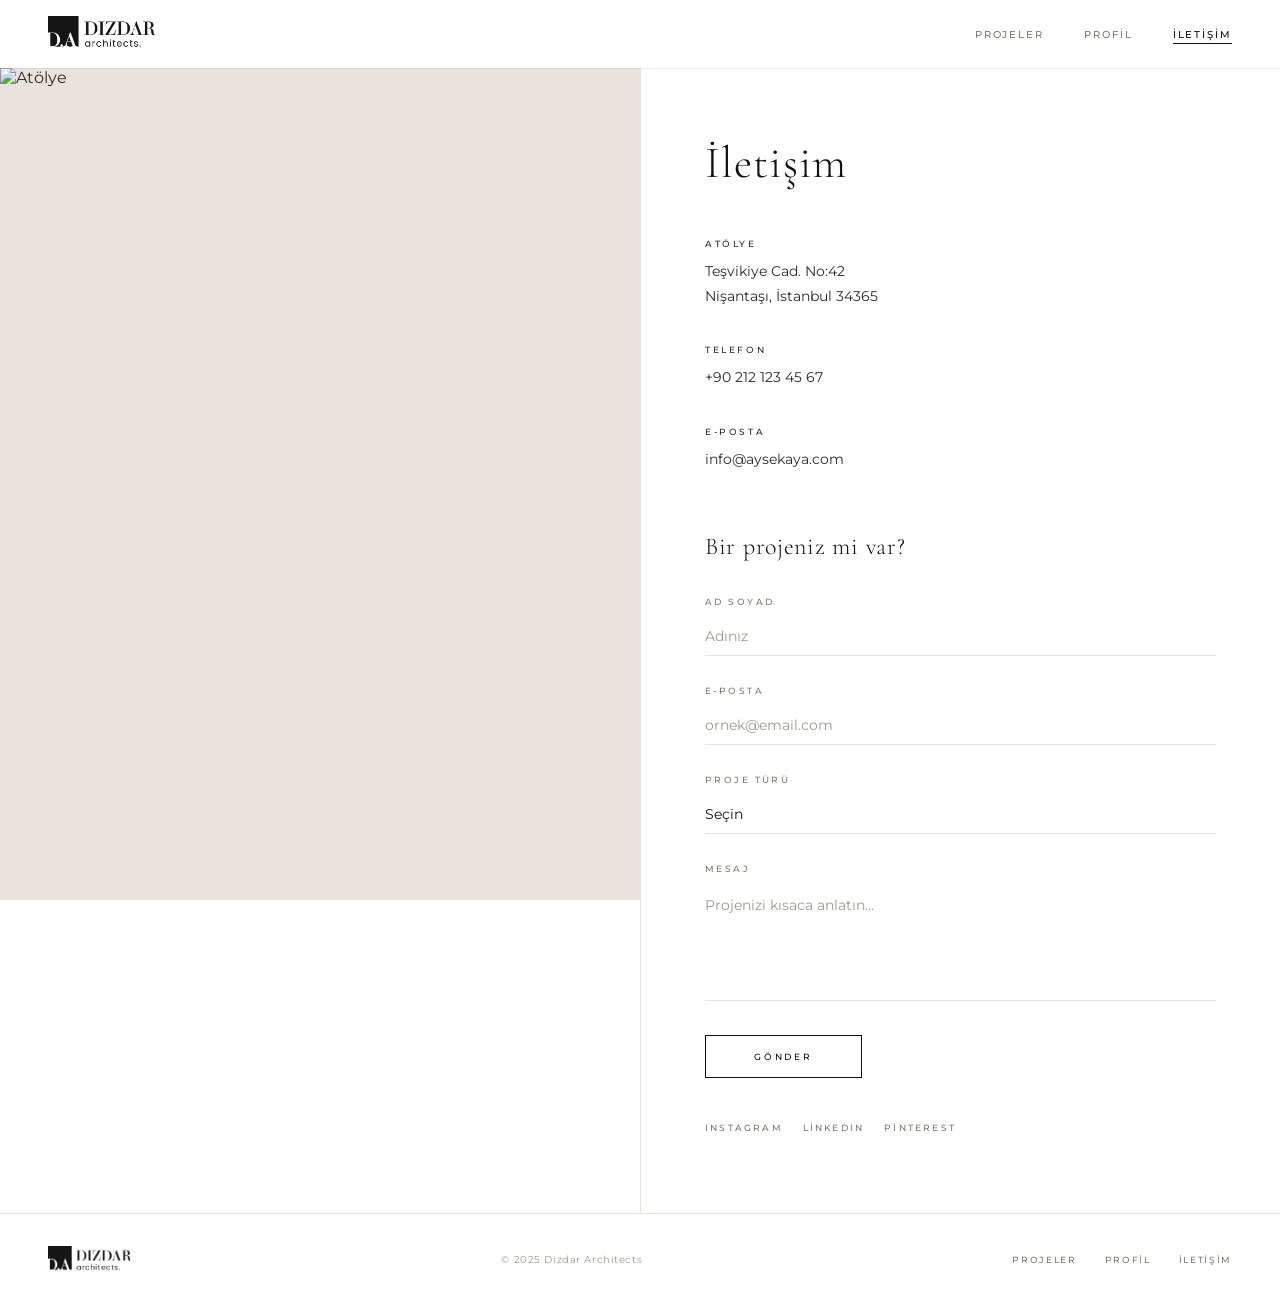
==== iletisim.html @ 9171299d "Initial commit" ====
﻿<!DOCTYPE html>
<html lang="tr">
<head>
  <meta charset="UTF-8" />
  <meta name="viewport" content="width=device-width, initial-scale=1.0" />
  <title>İletişim — Dizdar Architects</title>
  <link rel="stylesheet" href="css/style.css" />
  <link rel="preconnect" href="https://fonts.googleapis.com" />
  <link rel="preconnect" href="https://fonts.gstatic.com" crossorigin />
  <link href="https://fonts.googleapis.com/css2?family=Cormorant+Garamond:ital,wght@0,300;0,400;0,500;1,300;1,400&family=Montserrat:wght@300;400;500&display=swap" rel="stylesheet" />
</head>
<body class="page-inner">

  <header id="header" class="scrolled">
    <div class="header-inner">
      <a href="index.html" class="logo"><img src="images/logo-black.png" alt="Dizdar Architects" /></a>
      <div style="display:flex;align-items:center;gap:36px;">
        <nav id="nav">
          <a href="projeler.html">Projeler</a>
          <a href="profil.html">Profil</a>
          <a href="iletisim.html" class="active">İletişim</a>
        </nav>
        <button class="burger" id="burger" aria-label="Menü"><span></span><span></span><span></span></button>
      </div>
    </div>
  </header>

  <div class="mobile-menu" id="mobileMenu">
    <button class="mobile-close" id="mobileClose">&#10005;</button>
    <nav>
      <a href="projeler.html" class="mobile-link">Projeler</a>
      <a href="profil.html"   class="mobile-link">Profil</a>
      <a href="iletisim.html" class="mobile-link">İletişim</a>
    </nav>
  </div>

  <!-- İki sütun: sol fotoğraf, sağ bilgi -->
  <div class="contact-page">

    <!-- Sol: yapı / atölye fotoğrafı -->
    <div class="contact-photo">
      <img src="images/studio.jpg" alt="Atölye" />
    </div>

    <!-- Sağ: bilgiler + form -->
    <div class="contact-info-side fade-in">

      <h1>İletişim</h1>

      <div class="contact-block">
        <div class="contact-block-item">
          <label>Atölye</label>
          <p>Teşvikiye Cad. No:42<br>Nişantaşı, İstanbul 34365</p>
        </div>
        <div class="contact-block-item">
          <label>Telefon</label>
          <a href="tel:+902121234567">+90 212 123 45 67</a>
        </div>
        <div class="contact-block-item">
          <label>E-posta</label>
          <a href="mailto:info@aysekaya.com">info@aysekaya.com</a>
        </div>
      </div>

      <!-- İletişim formu -->
      <div class="contact-form-wrap">
        <h2>Bir projeniz mi var?</h2>
        <form id="contactForm">
          <div class="form-row">
            <label for="name">Ad Soyad</label>
            <input type="text" id="name" name="name" placeholder="Adınız" required />
          </div>
          <div class="form-row">
            <label for="email">E-posta</label>
            <input type="email" id="email" name="email" placeholder="ornek@email.com" required />
          </div>
          <div class="form-row">
            <label for="subject">Proje Türü</label>
            <select id="subject" name="subject">
              <option value="">Seçin</option>
              <option>Konut</option>
              <option>Ticari</option>
              <option>İç Mekan</option>
              <option>Diğer</option>
            </select>
          </div>
          <div class="form-row">
            <label for="message">Mesaj</label>
            <textarea id="message" name="message" rows="4" placeholder="Projenizi kısaca anlatın..."></textarea>
          </div>
          <button type="submit" class="btn-send">Gönder</button>
        </form>
        <div class="form-success" id="formSuccess">
          Mesajınız alındı — en kısa sürede dönüş yapacağız.
        </div>
      </div>

      <div class="contact-social">
        <a href="#" target="_blank" rel="noopener">Instagram</a>
        <a href="#" target="_blank" rel="noopener">LinkedIn</a>
        <a href="#" target="_blank" rel="noopener">Pinterest</a>
      </div>

    </div>
  </div>

  <footer>
    <div class="footer-inner">
      <a href="index.html" class="logo"><img src="images/logo-black.png" alt="Dizdar Architects" /></a>
      <p>© 2025 Dizdar Architects</p>
      <div class="footer-nav">
        <a href="projeler.html">Projeler</a>
        <a href="profil.html">Profil</a>
        <a href="iletisim.html">İletişim</a>
      </div>
    </div>
  </footer>

  <script src="js/main.js"></script>
</body>
</html>
---- css/style.css ----
/* ===========================
   RESET & BASE
=========================== */
*, *::before, *::after { box-sizing: border-box; margin: 0; padding: 0; }

:root {
  /* Ana renkler */
  --white:      #ffffff;
  --off-white:  #f5f2ee;
  --light:      #e8e3dc;
  --mid:        #9e9890;
  --charcoal:   #131110;
  --text:       #2e2b28;
  --text-light: #807870;

  /* İç sayfa — açık tema */
  --dark-bg:    #f9f7f5;
  --dark-card:  #f0ede9;
  --dark-border:#e2ddd7;
  --dark-text:  #2e2b28;
  --dark-muted: #7a746e;
  --dark-label: #9e9890;

  /* Vurgu rengi — sıcak altın */
  --gold:       #c9a96e;
  --gold-dim:   rgba(201,169,110,0.5);

  --font-serif: 'Cormorant Garamond', Georgia, serif;
  --font-sans:  'Montserrat', Arial, sans-serif;
  --nav-h: 68px;
  --ease: 0.4s ease;
}

html { font-size: 16px; scroll-behavior: smooth; }

body {
  font-family: var(--font-sans);
  background: var(--white);
  color: var(--text);
  overflow-x: hidden;
}

/* İç sayfalar açık/beyaz arka plan */
body.page-inner {
  background: var(--white);
  color: var(--text);
}

img { display: block; width: 100%; height: 100%; object-fit: cover; }
a   { text-decoration: none; color: inherit; }

/* ===========================
   HEADER
=========================== */
#header {
  position: fixed;
  top: 0; left: 0; right: 0;
  z-index: 100;
  height: var(--nav-h);
  transition: background var(--ease), border-color var(--ease);
}

/* Ana sayfa — şeffaf başlar */
.page-home #header { background: transparent; }

/* Ana sayfa scroll'da + iç sayfalar beyaz */
#header.scrolled,
.page-inner #header {
  background: rgba(255,255,255,0.97);
  box-shadow: 0 1px 0 rgba(0,0,0,0.07);
}

.header-inner {
  height: 100%;
  padding: 0 48px;
  display: flex;
  align-items: center;
  justify-content: space-between;
}

/* Logo */
.logo {
  display: flex;
  align-items: center;
  line-height: 1;
}

.logo img {
  height: 36px;
  width: auto;
  object-fit: contain;
  display: block;
}

footer .logo img { height: 28px; }

#header.scrolled .logo,
.page-inner #header .logo { color: var(--charcoal); }

/* Nav */
#nav { display: flex; align-items: center; gap: 40px; }

#nav a {
  font-size: 0.6rem;
  font-weight: 500;
  letter-spacing: 0.2em;
  text-transform: uppercase;
  color: rgba(255,255,255,0.65);
  transition: color 0.3s;
  position: relative;
}

#nav a:hover { color: var(--white); }

#nav a.active { color: var(--white); }
#nav a.active::after {
  content: '';
  position: absolute;
  bottom: -4px; left: 0;
  width: 100%; height: 1px;
  background: var(--gold);
}

/* Scroll + iç sayfa — beyaz header'da nav */
#header.scrolled #nav a,
.page-inner #header #nav a { color: var(--text-light); }
#header.scrolled #nav a:hover,
#header.scrolled #nav a.active,
.page-inner #header #nav a:hover,
.page-inner #header #nav a.active { color: var(--charcoal); }
#header.scrolled #nav a.active::after,
.page-inner #header #nav a.active::after { background: var(--charcoal); }

/* Burger */
.burger {
  display: none;
  flex-direction: column; gap: 5px;
  background: none; border: none;
  cursor: pointer; padding: 4px;
}
.burger span {
  display: block; width: 22px; height: 1.5px;
  background: rgba(255,255,255,0.8);
  transition: background var(--ease);
}
#header.scrolled .burger span,
.page-inner #header .burger span { background: var(--charcoal); }

/* ===========================
   MOBİL MENÜ
=========================== */
.mobile-menu {
  position: fixed; inset: 0;
  background: #0a0908;
  z-index: 200;
  display: flex; align-items: center; justify-content: center;
  transform: translateX(100%);
  transition: transform 0.5s cubic-bezier(0.77,0,0.175,1);
}
.mobile-menu.open { transform: translateX(0); }

.mobile-menu nav { display: flex; flex-direction: column; gap: 32px; text-align: center; }

.mobile-link {
  font-family: var(--font-serif);
  font-size: 3.2rem; font-weight: 300;
  color: var(--white); letter-spacing: 0.04em;
  transition: color 0.2s;
}
.mobile-link:hover { color: var(--gold); }

.mobile-close {
  position: absolute; top: 24px; right: 48px;
  background: none; border: none;
  color: rgba(255,255,255,0.4); font-size: 1.3rem;
  cursor: pointer; transition: color 0.2s;
}
.mobile-close:hover { color: var(--white); }

/* ===========================
   HERO SLİDESHOW (Ana Sayfa)
=========================== */
#hero {
  position: relative;
  height: 100vh; min-height: 600px;
  overflow: hidden;
}

.slideshow { position: absolute; inset: 0; }

.slide {
  position: absolute; inset: 0;
  background-size: cover; background-position: center;
  background-color: #1a1612;
  opacity: 0;
  transition: opacity 1.6s ease-in-out;
  will-change: opacity;
}
.slide.active { opacity: 1; }

.slide-overlay {
  position: absolute; inset: 0;
  background: linear-gradient(
    170deg,
    rgba(8,6,4,0.3) 0%,
    rgba(8,6,4,0.05) 40%,
    rgba(8,6,4,0.6) 100%
  );
  pointer-events: none;
}

.hero-text {
  position: absolute;
  bottom: 96px; left: 48px;
  z-index: 2; max-width: 640px;
}
.hero-sub {
  font-size: 0.55rem; font-weight: 500;
  letter-spacing: 0.38em; text-transform: uppercase;
  color: rgba(255,255,255,0.5); margin-bottom: 16px;
}
.hero-text h1 {
  font-family: var(--font-serif);
  font-size: clamp(3.5rem, 7vw, 6.5rem);
  font-weight: 300; line-height: 1.02;
  color: var(--white); letter-spacing: 0.01em;
}
.hero-text h1 em { font-style: italic; color: var(--gold); }

.hero-cta {
  position: absolute;
  bottom: 40px; left: 48px; z-index: 2;
  display: flex; align-items: center; gap: 10px;
  font-size: 0.55rem; font-weight: 500;
  letter-spacing: 0.32em; text-transform: uppercase;
  color: rgba(255,255,255,0.5);
  transition: color 0.25s;
}
.hero-cta svg { width: 15px; height: 15px; transition: transform 0.3s; }
.hero-cta:hover { color: var(--gold); }
.hero-cta:hover svg { transform: translateX(5px); }

.slide-counter {
  position: absolute; bottom: 40px; right: 48px; z-index: 2;
  display: flex; align-items: center; gap: 10px;
  font-family: var(--font-serif); font-size: 0.85rem;
  color: rgba(255,255,255,0.35); letter-spacing: 0.12em;
  cursor: pointer; user-select: none;
  transition: color 0.25s;
}
.slide-counter:hover { color: rgba(255,255,255,0.7); }
.slide-divider { display: block; width: 24px; height: 1px; background: rgba(255,255,255,0.2); }
#slideCurrentNum { color: rgba(255,255,255,0.85); }

/* ===========================
   PROJELER SAYFASI
=========================== */
.projects-page {
  padding: 56px 48px 120px;
  margin-top: var(--nav-h);
}

.projects-grid-jh {
  display: grid;
  grid-template-columns: repeat(3, 1fr);
  gap: 48px 28px;
  max-width: 1500px;
  margin: 0 auto;
}

.proj-card {
  cursor: pointer;
  display: block;
}

.proj-card-img {
  overflow: hidden;
  aspect-ratio: 4/3;
  background: var(--light);
  position: relative;
}

/* Altın ince çizgi hover efekti */
.proj-card-img::after {
  content: '';
  position: absolute;
  bottom: 0; left: 0;
  width: 0; height: 2px;
  background: var(--gold);
  transition: width 0.5s ease;
}
.proj-card:hover .proj-card-img::after { width: 100%; }

.proj-card-img img {
  transition: transform 0.8s cubic-bezier(0.25,0.46,0.45,0.94), opacity 0.4s;
  opacity: 0.88;
}
.proj-card:hover .proj-card-img img {
  transform: scale(1.05);
  opacity: 1;
}

.proj-card-title {
  margin-top: 16px;
  font-size: 0.6rem;
  font-weight: 500;
  letter-spacing: 0.22em;
  text-transform: uppercase;
  color: var(--charcoal);
  transition: color 0.25s;
}
.proj-card:hover .proj-card-title { color: var(--accent); }

.proj-card-sub {
  margin-top: 5px;
  font-size: 0.57rem;
  letter-spacing: 0.14em;
  text-transform: uppercase;
  color: var(--text-light);
}

/* ===========================
   PROJE DETAY SAYFASI
=========================== */
.project-detail { margin-top: var(--nav-h); }

.project-detail-hero {
  width: 100%;
  aspect-ratio: 16/7;
  overflow: hidden;
  background: var(--light);
}

.project-detail-header {
  padding: 44px 48px 36px;
  border-bottom: 1px solid var(--light);
  display: flex;
  align-items: baseline;
  justify-content: space-between;
  gap: 24px;
}
.project-detail-header h1 {
  font-family: var(--font-serif);
  font-size: clamp(1.8rem, 3vw, 2.8rem);
  font-weight: 300; letter-spacing: 0.04em;
  color: var(--charcoal);
}
.project-detail-meta { display: flex; gap: 32px; }
.project-detail-meta span {
  font-size: 0.6rem; font-weight: 500;
  letter-spacing: 0.2em; text-transform: uppercase;
  color: var(--text-light);
}

.project-gallery {
  padding: 8px 48px 80px;
  display: grid;
  grid-template-columns: repeat(2, 1fr);
  gap: 8px;
  max-width: 1500px; margin: 0 auto;
}
.project-gallery .g-img { overflow: hidden; background: var(--light); }
.project-gallery .g-img.full { grid-column: span 2; }
.project-gallery .g-img.tall   { aspect-ratio: 3/4; }
.project-gallery .g-img.wide   { aspect-ratio: 16/9; }
.project-gallery .g-img.square { aspect-ratio: 1/1; }

.project-nav {
  border-top: 1px solid var(--light);
  padding: 32px 48px;
  display: flex; justify-content: space-between; align-items: center;
}
.project-nav a {
  font-size: 0.6rem; font-weight: 500;
  letter-spacing: 0.2em; text-transform: uppercase;
  color: var(--text-light); transition: color 0.25s;
  display: flex; align-items: center; gap: 8px;
}
.project-nav a:hover { color: var(--charcoal); }
.project-nav a svg { width: 14px; height: 14px; }

/* ===========================
   PROFİL SAYFASI
=========================== */
.profile-page { margin-top: var(--nav-h); }

.profile-hero-img {
  width: 100%;
  aspect-ratio: 21/9;
  overflow: hidden;
  background: var(--light);
}

.profile-content {
  max-width: 860px;
  margin: 0 auto;
  padding: 80px 48px 110px;
}

.profile-content h1 {
  font-family: var(--font-serif);
  font-size: clamp(2.8rem, 4.5vw, 4.5rem);
  font-weight: 300; letter-spacing: 0.03em;
  color: var(--charcoal); margin-bottom: 44px;
  line-height: 1.05;
}

.profile-lead {
  font-family: var(--font-serif);
  font-size: clamp(1.25rem, 2vw, 1.5rem);
  font-weight: 300; font-style: italic;
  line-height: 1.7; color: var(--text);
  margin-bottom: 40px;
  padding-left: 24px;
  border-left: 2px solid var(--accent);
}

.profile-content p {
  font-size: 0.88rem; line-height: 2;
  color: var(--text-light);
  margin-bottom: 22px;
}

/* İstatistikler */
.profile-stats {
  display: flex; gap: 0;
  margin: 64px 0;
  border-top: 1px solid var(--light);
  border-bottom: 1px solid var(--light);
}
.profile-stats div {
  flex: 1; padding: 44px 0;
  border-right: 1px solid var(--light);
  text-align: center;
}
.profile-stats div:last-child { border-right: none; }
.profile-stats strong {
  display: block;
  font-family: var(--font-serif);
  font-size: 3.5rem; font-weight: 300;
  color: var(--charcoal); line-height: 1; margin-bottom: 10px;
}
.profile-stats span {
  font-size: 0.57rem; font-weight: 500;
  letter-spacing: 0.24em; text-transform: uppercase;
  color: var(--text-light);
}

/* Hizmetler */
.profile-services { margin-top: 80px; }

.profile-services h2 {
  font-family: var(--font-serif);
  font-size: 2rem; font-weight: 300;
  color: var(--charcoal); letter-spacing: 0.03em;
  margin-bottom: 44px;
}

.services-list {
  display: grid;
  grid-template-columns: 1fr 1fr;
  gap: 1px;
  background: var(--light);
}
.service-item {
  background: var(--white);
  padding: 36px 32px;
  transition: background 0.3s;
}
.service-item:hover { background: var(--off-white); }

.service-item h3 {
  font-size: 0.62rem; font-weight: 500;
  letter-spacing: 0.22em; text-transform: uppercase;
  color: var(--charcoal); margin-bottom: 14px;
}
.service-item p {
  font-size: 0.83rem; line-height: 1.9;
  color: var(--text-light); margin: 0;
}

/* ===========================
   İLETİŞİM SAYFASI
=========================== */
.contact-page {
  margin-top: var(--nav-h);
  min-height: calc(100vh - var(--nav-h));
  display: grid;
  grid-template-columns: 1fr 1fr;
}

/* Sol: fotoğraf — tam yükseklik yapışkan */
.contact-photo {
  position: sticky;
  top: var(--nav-h);
  height: calc(100vh - var(--nav-h));
  overflow: hidden;
  background: var(--light);
}

/* Sağ: içerik */
.contact-info-side {
  padding: 72px 64px 80px;
  display: flex; flex-direction: column;
  justify-content: center;
  border-left: 1px solid var(--light);
}

.contact-info-side h1 {
  font-family: var(--font-serif);
  font-size: clamp(2.5rem, 3.5vw, 4rem);
  font-weight: 300; letter-spacing: 0.03em;
  color: var(--charcoal); margin-bottom: 52px;
  line-height: 1.05;
}

.contact-block {
  display: flex; flex-direction: column;
  gap: 36px; margin-bottom: 60px;
}
.contact-block-item label {
  display: block;
  font-size: 0.54rem; font-weight: 500;
  letter-spacing: 0.3em; text-transform: uppercase;
  color: var(--accent); margin-bottom: 10px;
}
.contact-block-item p,
.contact-block-item a {
  font-size: 0.9rem; line-height: 1.75;
  color: var(--text);
}
.contact-block-item a { transition: color 0.2s; }
.contact-block-item a:hover { color: var(--charcoal); }

/* Form */
.contact-form-wrap h2 {
  font-family: var(--font-serif);
  font-size: 1.5rem; font-weight: 300;
  color: var(--charcoal); letter-spacing: 0.03em;
  margin-bottom: 36px;
}

.form-row { margin-bottom: 30px; }
.form-row label {
  display: block;
  font-size: 0.54rem; font-weight: 500;
  letter-spacing: 0.28em; text-transform: uppercase;
  color: var(--text-light); margin-bottom: 10px;
}
.form-row input,
.form-row select,
.form-row textarea {
  width: 100%; background: transparent;
  border: none; border-bottom: 1px solid var(--light);
  font-family: var(--font-sans); font-size: 0.88rem;
  color: var(--charcoal); padding: 10px 0;
  outline: none; transition: border-color 0.3s;
  -webkit-appearance: none;
}
.form-row input:focus,
.form-row select:focus,
.form-row textarea:focus { border-bottom-color: var(--charcoal); }
.form-row input::placeholder,
.form-row textarea::placeholder { color: var(--mid); }
.form-row select { cursor: pointer; }
.form-row select option { background: var(--white); }
.form-row textarea { resize: none; line-height: 1.7; }

.btn-send {
  background: transparent;
  border: 1px solid var(--charcoal);
  color: var(--charcoal);
  font-family: var(--font-sans);
  font-size: 0.58rem; font-weight: 500;
  letter-spacing: 0.3em; text-transform: uppercase;
  padding: 15px 48px; cursor: pointer;
  transition: background 0.35s, color 0.35s;
}
.btn-send:hover {
  background: var(--charcoal);
  color: var(--white);
}

.form-success {
  display: none;
  font-family: var(--font-serif);
  font-size: 1.15rem; font-style: italic;
  color: var(--text-light); padding: 24px 0;
}

/* Sosyal */
.contact-social { display: flex; gap: 20px; margin-top: 44px; }
.contact-social a {
  font-size: 0.57rem; font-weight: 500;
  letter-spacing: 0.24em; text-transform: uppercase;
  color: var(--text-light); transition: color 0.25s;
  position: relative;
}
.contact-social a::after {
  content: ''; position: absolute;
  bottom: -3px; left: 0;
  width: 0; height: 1px;
  background: var(--charcoal); transition: width 0.35s;
}
.contact-social a:hover { color: var(--charcoal); }
.contact-social a:hover::after { width: 100%; }

/* ===========================
   FOOTER
=========================== */
footer {
  background: var(--white);
  border-top: 1px solid var(--light);
  padding: 32px 48px;
}
.footer-inner {
  display: flex; align-items: center;
  justify-content: space-between;
  gap: 20px; flex-wrap: wrap;
}
footer .logo { color: var(--charcoal); font-size: 0.9rem; }
footer p { font-size: 0.6rem; color: var(--mid); letter-spacing: 0.06em; }
.footer-nav { display: flex; gap: 28px; }
.footer-nav a {
  font-size: 0.58rem; font-weight: 500;
  letter-spacing: 0.18em; text-transform: uppercase;
  color: var(--text-light); transition: color 0.25s;
}
.footer-nav a:hover { color: var(--charcoal); }

/* ===========================
   FADE-IN
=========================== */
.fade-in {
  opacity: 0; transform: translateY(24px);
  transition: opacity 0.65s ease, transform 0.65s ease;
}
.fade-in.visible { opacity: 1; transform: translateY(0); }

/* ===========================
   RESPONSIVE
=========================== */
@media (max-width: 1100px) {
  .projects-grid-jh { grid-template-columns: repeat(2, 1fr); }
  .services-list { grid-template-columns: 1fr; }
  .contact-page { grid-template-columns: 1fr; }
  .contact-photo { display: none; }
  .contact-info-side { border-left: none; }
}

@media (max-width: 900px) {
  .header-inner { padding: 0 28px; }
  .projects-page { padding: 48px 28px 80px; }
  .profile-content { padding: 60px 28px 80px; }
  .contact-info-side { padding: 56px 28px 72px; }
  .project-detail-header { padding: 32px 28px; flex-direction: column; gap: 16px; }
  .project-gallery { padding: 8px 28px 64px; }
  .project-nav { padding: 24px 28px; }
  footer { padding: 28px; }
}

@media (max-width: 768px) {
  #nav { display: none; }
  .burger { display: flex; }
  .projects-grid-jh { grid-template-columns: 1fr; gap: 36px; }
  .project-gallery { grid-template-columns: 1fr; }
  .project-gallery .g-img.full { grid-column: span 1; }
  .profile-hero-img { aspect-ratio: 4/3; }
  .profile-stats { flex-direction: column; }
  .profile-stats div { border-right: none; border-bottom: 1px solid var(--dark-border); padding: 28px 0; }
  .hero-text { left: 28px; bottom: 84px; }
  .hero-cta { left: 28px; }
  .slide-counter { right: 28px; }
}

@media (max-width: 480px) {
  .header-inner { padding: 0 20px; }
  .projects-page { padding: 36px 20px 64px; }
  .profile-content { padding: 40px 20px 64px; }
  .contact-info-side { padding: 40px 20px 64px; }
  footer { padding: 20px; }
  .footer-inner { flex-direction: column; text-align: center; }
  .footer-nav { justify-content: center; flex-wrap: wrap; }
  .mobile-close { right: 20px; }
}
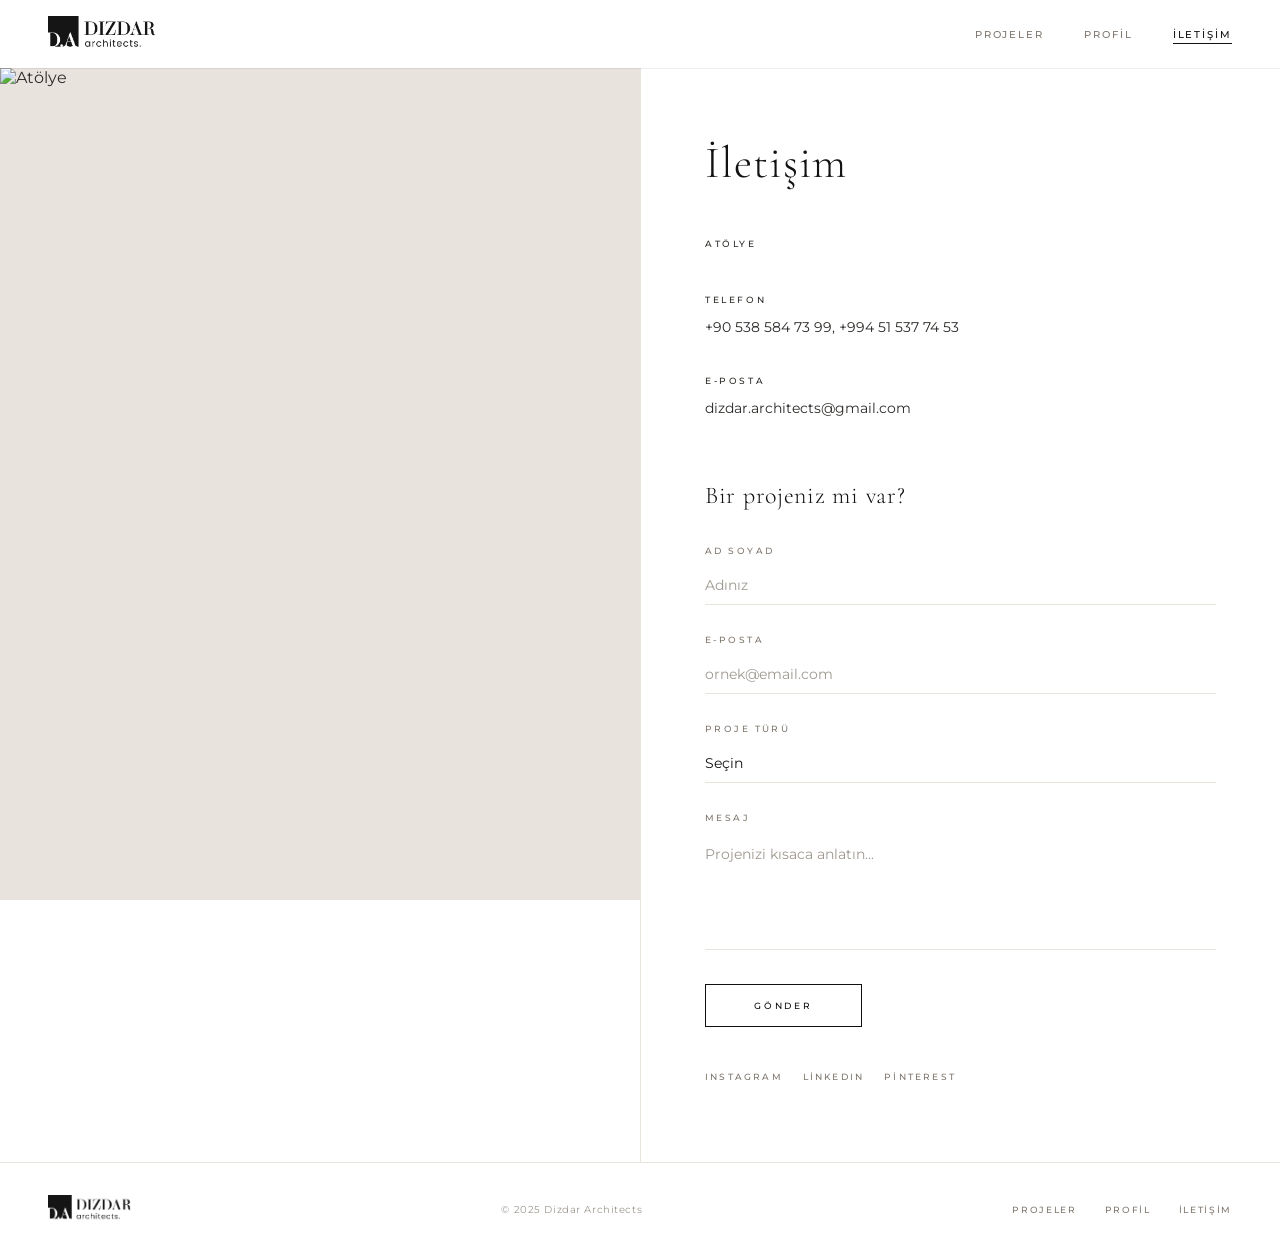
==== commit f586ae64: "Update project pages" ====
--- a/iletisim.html
+++ b/iletisim.html
@@ -50,15 +50,16 @@
       <div class="contact-block">
         <div class="contact-block-item">
           <label>Atölye</label>
-          <p>Teşvikiye Cad. No:42<br>Nişantaşı, İstanbul 34365</p>
+         
         </div>
         <div class="contact-block-item">
           <label>Telefon</label>
-          <a href="tel:+902121234567">+90 212 123 45 67</a>
+          <a href="tel:+902121234567">+90 538 584 73 99, +994 51 537 74 53</a>
+
         </div>
         <div class="contact-block-item">
           <label>E-posta</label>
-          <a href="mailto:info@aysekaya.com">info@aysekaya.com</a>
+          <a href="mailto:dizdar.architects@gmail.com">dizdar.architects@gmail.com</a>
         </div>
       </div>
 
@@ -123,3 +124,4 @@
 
 
 
+
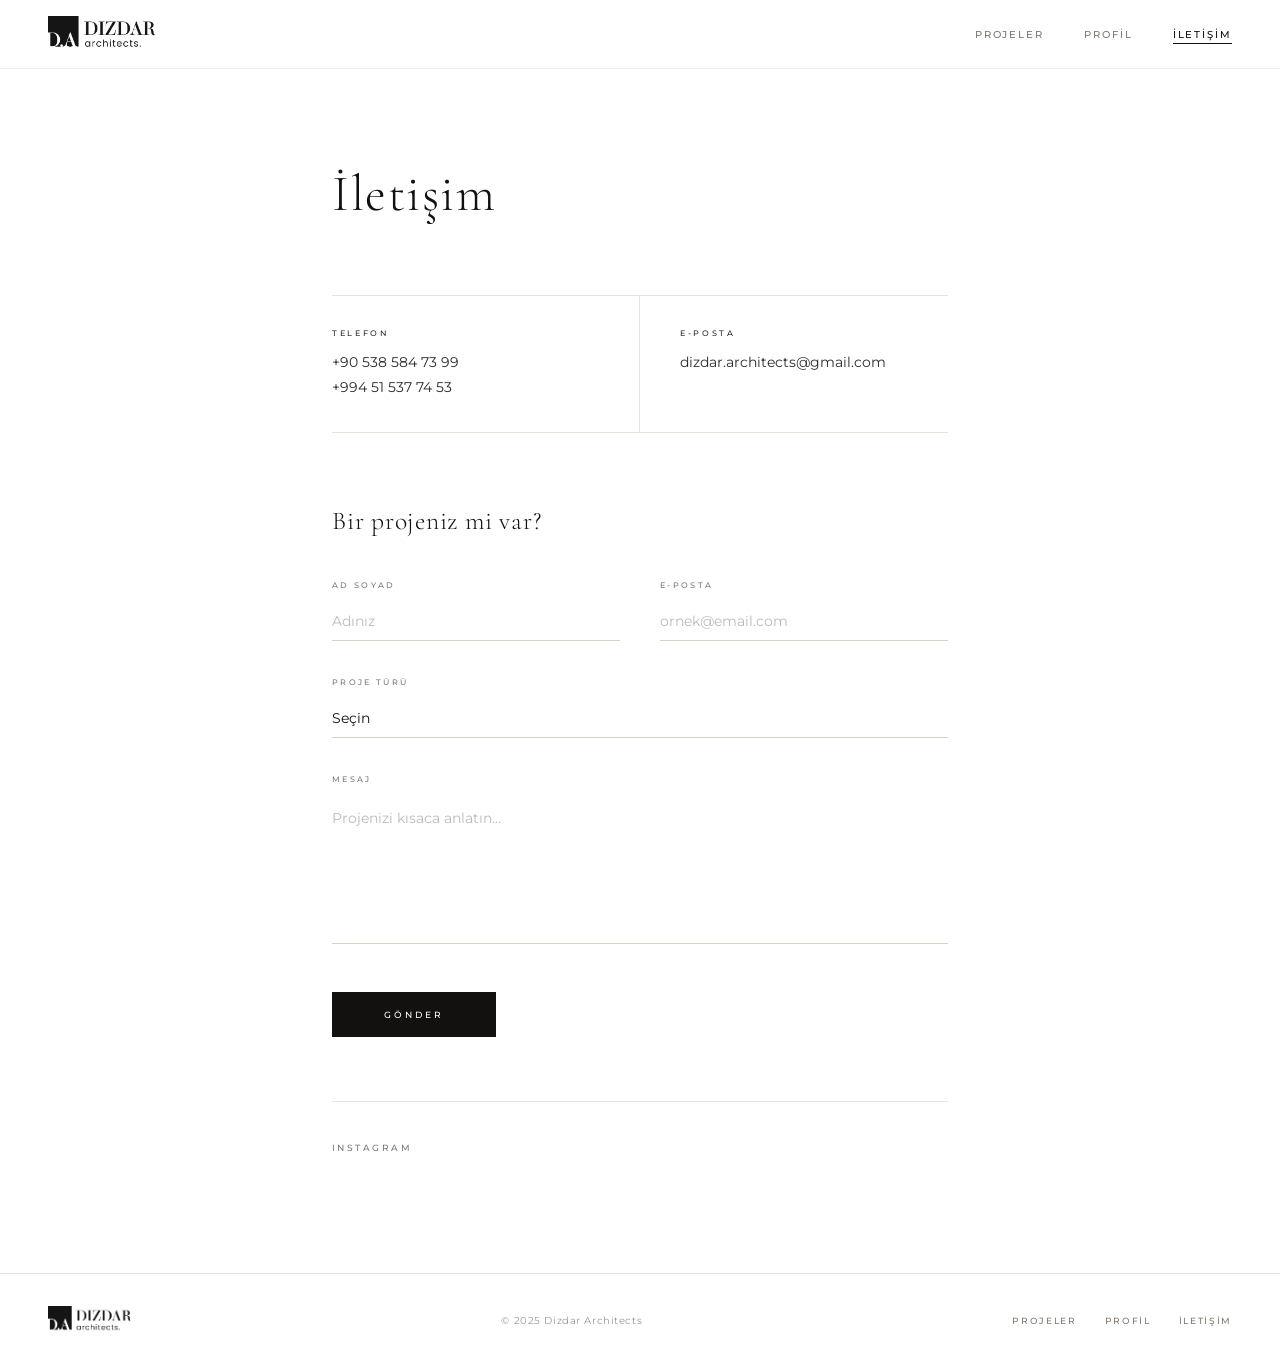
==== commit 568666b5: "Update site styling and pages" ====
--- a/iletisim.html
+++ b/iletisim.html
@@ -34,28 +34,19 @@
     </nav>
   </div>
 
-  <!-- İki sütun: sol fotoğraf, sağ bilgi -->
-  <div class="contact-page">
+  <div class="contact-page contact-single">
 
-    <!-- Sol: yapı / atölye fotoğrafı -->
-    <div class="contact-photo">
-      <img src="images/studio.jpg" alt="Atölye" />
-    </div>
-
-    <!-- Sağ: bilgiler + form -->
+    <!-- Bilgiler + form -->
     <div class="contact-info-side fade-in">
 
       <h1>İletişim</h1>
+      <div class="contact-divider"></div>
 
       <div class="contact-block">
         <div class="contact-block-item">
-          <label>Atölye</label>
-         
-        </div>
-        <div class="contact-block-item">
           <label>Telefon</label>
-          <a href="tel:+902121234567">+90 538 584 73 99, +994 51 537 74 53</a>
-
+          <a href="tel:+905385847399">+90 538 584 73 99</a><br>
+          <a href="tel:+994515377453">+994 51 537 74 53</a>
         </div>
         <div class="contact-block-item">
           <label>E-posta</label>
@@ -67,39 +58,41 @@
       <div class="contact-form-wrap">
         <h2>Bir projeniz mi var?</h2>
         <form id="contactForm">
-          <div class="form-row">
-            <label for="name">Ad Soyad</label>
-            <input type="text" id="name" name="name" placeholder="Adınız" required />
+          <div class="form-grid">
+            <div class="form-row">
+              <label for="name">Ad Soyad</label>
+              <input type="text" id="name" name="name" placeholder="Adınız" required />
+            </div>
+            <div class="form-row">
+              <label for="email">E-posta</label>
+              <input type="email" id="email" name="email" placeholder="ornek@email.com" required />
+            </div>
+            <div class="form-row full">
+              <label for="subject">Proje Türü</label>
+              <select id="subject" name="subject">
+                <option value="">Seçin</option>
+                <option>Konut</option>
+                <option>Ticari</option>
+                <option>İç Mekan</option>
+                <option>Diğer</option>
+              </select>
+            </div>
+            <div class="form-row full">
+              <label for="message">Mesaj</label>
+              <textarea id="message" name="message" rows="5" placeholder="Projenizi kısaca anlatın..."></textarea>
+            </div>
+            <div class="form-actions">
+              <button type="submit" class="btn-send">Gönder</button>
+              <div class="form-success" id="formSuccess">
+                Mesajınız alındı — en kısa sürede dönüş yapacağız.
+              </div>
+            </div>
           </div>
-          <div class="form-row">
-            <label for="email">E-posta</label>
-            <input type="email" id="email" name="email" placeholder="ornek@email.com" required />
-          </div>
-          <div class="form-row">
-            <label for="subject">Proje Türü</label>
-            <select id="subject" name="subject">
-              <option value="">Seçin</option>
-              <option>Konut</option>
-              <option>Ticari</option>
-              <option>İç Mekan</option>
-              <option>Diğer</option>
-            </select>
-          </div>
-          <div class="form-row">
-            <label for="message">Mesaj</label>
-            <textarea id="message" name="message" rows="4" placeholder="Projenizi kısaca anlatın..."></textarea>
-          </div>
-          <button type="submit" class="btn-send">Gönder</button>
         </form>
-        <div class="form-success" id="formSuccess">
-          Mesajınız alındı — en kısa sürede dönüş yapacağız.
-        </div>
       </div>
 
       <div class="contact-social">
-        <a href="#" target="_blank" rel="noopener">Instagram</a>
-        <a href="#" target="_blank" rel="noopener">LinkedIn</a>
-        <a href="#" target="_blank" rel="noopener">Pinterest</a>
+        <a href="https://www.instagram.com/dizdararchitects?igsh=bWluOHBtcW84azdx" target="_blank" rel="noopener">Instagram</a>
       </div>
 
     </div>
--- a/css/style.css
+++ b/css/style.css
@@ -482,128 +482,235 @@
 /* ===========================
    İLETİŞİM SAYFASI
 =========================== */
+/* ── İletişim sayfası — temiz, tek sütun ── */
 .contact-page {
   margin-top: var(--nav-h);
-  min-height: calc(100vh - var(--nav-h));
+  padding: 100px 0 120px;
+  display: block;
+}
+
+.contact-info-side {
+  max-width: 680px;
+  margin: 0 auto;
+  padding: 0 32px;
+  display: flex;
+  flex-direction: column;
+}
+
+.contact-info-side h1 {
+  font-family: var(--font-serif);
+  font-size: clamp(2.8rem, 4vw, 4.5rem);
+  font-weight: 300;
+  letter-spacing: 0.03em;
+  color: var(--charcoal);
+  line-height: 1.05;
+  margin-bottom: 16px;
+}
+
+.contact-divider {
+  width: 48px;
+  height: 1px;
+  background: var(--accent);
+  margin-bottom: 56px;
+}
+
+/* Bilgi blokları — yatay iki sütun */
+.contact-block {
   display: grid;
   grid-template-columns: 1fr 1fr;
-}
-
-/* Sol: fotoğraf — tam yükseklik yapışkan */
-.contact-photo {
-  position: sticky;
-  top: var(--nav-h);
-  height: calc(100vh - var(--nav-h));
-  overflow: hidden;
-  background: var(--light);
-}
-
-/* Sağ: içerik */
-.contact-info-side {
-  padding: 72px 64px 80px;
-  display: flex; flex-direction: column;
-  justify-content: center;
-  border-left: 1px solid var(--light);
-}
-
-.contact-info-side h1 {
-  font-family: var(--font-serif);
-  font-size: clamp(2.5rem, 3.5vw, 4rem);
-  font-weight: 300; letter-spacing: 0.03em;
-  color: var(--charcoal); margin-bottom: 52px;
-  line-height: 1.05;
-}
-
-.contact-block {
-  display: flex; flex-direction: column;
-  gap: 36px; margin-bottom: 60px;
-}
+  gap: 0;
+  margin-bottom: 72px;
+  border-top: 1px solid var(--light);
+}
+
+.contact-block-item {
+  padding: 32px 0 32px;
+  border-bottom: 1px solid var(--light);
+}
+
+.contact-block-item:nth-child(odd) {
+  padding-right: 40px;
+  border-right: 1px solid var(--light);
+}
+
+.contact-block-item:nth-child(even) {
+  padding-left: 40px;
+}
+
 .contact-block-item label {
   display: block;
-  font-size: 0.54rem; font-weight: 500;
-  letter-spacing: 0.3em; text-transform: uppercase;
-  color: var(--accent); margin-bottom: 10px;
-}
+  font-size: 0.52rem;
+  font-weight: 500;
+  letter-spacing: 0.32em;
+  text-transform: uppercase;
+  color: var(--accent);
+  margin-bottom: 12px;
+}
+
 .contact-block-item p,
 .contact-block-item a {
-  font-size: 0.9rem; line-height: 1.75;
+  font-size: 0.88rem;
+  line-height: 1.8;
   color: var(--text);
-}
-.contact-block-item a { transition: color 0.2s; }
-.contact-block-item a:hover { color: var(--charcoal); }
-
-/* Form */
+  text-decoration: none;
+}
+
+.contact-block-item a {
+  transition: color 0.2s;
+}
+.contact-block-item a:hover {
+  color: var(--charcoal);
+}
+
+/* Form başlığı */
 .contact-form-wrap h2 {
   font-family: var(--font-serif);
-  font-size: 1.5rem; font-weight: 300;
-  color: var(--charcoal); letter-spacing: 0.03em;
+  font-size: clamp(1.4rem, 2vw, 1.8rem);
+  font-weight: 300;
+  color: var(--charcoal);
+  letter-spacing: 0.03em;
+  margin-bottom: 44px;
+}
+
+/* Form alanları — 2 kolon grid */
+.form-grid {
+  display: grid;
+  grid-template-columns: 1fr 1fr;
+  gap: 0 40px;
+}
+
+.form-row {
   margin-bottom: 36px;
 }
 
-.form-row { margin-bottom: 30px; }
+.form-row.full {
+  grid-column: 1 / -1;
+}
+
 .form-row label {
   display: block;
-  font-size: 0.54rem; font-weight: 500;
-  letter-spacing: 0.28em; text-transform: uppercase;
-  color: var(--text-light); margin-bottom: 10px;
-}
+  font-size: 0.52rem;
+  font-weight: 500;
+  letter-spacing: 0.28em;
+  text-transform: uppercase;
+  color: var(--text-light);
+  margin-bottom: 12px;
+}
+
 .form-row input,
 .form-row select,
 .form-row textarea {
-  width: 100%; background: transparent;
-  border: none; border-bottom: 1px solid var(--light);
-  font-family: var(--font-sans); font-size: 0.88rem;
-  color: var(--charcoal); padding: 10px 0;
-  outline: none; transition: border-color 0.3s;
+  width: 100%;
+  background: transparent;
+  border: none;
+  border-bottom: 1px solid #d8d2c8;
+  font-family: var(--font-sans);
+  font-size: 0.88rem;
+  color: var(--charcoal);
+  padding: 10px 0;
+  outline: none;
+  transition: border-color 0.3s;
   -webkit-appearance: none;
 }
+
 .form-row input:focus,
 .form-row select:focus,
-.form-row textarea:focus { border-bottom-color: var(--charcoal); }
+.form-row textarea:focus {
+  border-bottom-color: var(--charcoal);
+}
+
 .form-row input::placeholder,
-.form-row textarea::placeholder { color: var(--mid); }
-.form-row select { cursor: pointer; }
-.form-row select option { background: var(--white); }
-.form-row textarea { resize: none; line-height: 1.7; }
+.form-row textarea::placeholder {
+  color: #bbb;
+}
+
+.form-row select {
+  cursor: pointer;
+}
+
+.form-row select option {
+  background: var(--white);
+}
+
+.form-row textarea {
+  resize: none;
+  line-height: 1.8;
+}
+
+.form-actions {
+  display: flex;
+  align-items: center;
+  justify-content: space-between;
+  margin-top: 8px;
+  grid-column: 1 / -1;
+}
 
 .btn-send {
-  background: transparent;
-  border: 1px solid var(--charcoal);
-  color: var(--charcoal);
+  background: var(--charcoal);
+  border: none;
+  color: var(--white);
   font-family: var(--font-sans);
-  font-size: 0.58rem; font-weight: 500;
-  letter-spacing: 0.3em; text-transform: uppercase;
-  padding: 15px 48px; cursor: pointer;
-  transition: background 0.35s, color 0.35s;
-}
+  font-size: 0.58rem;
+  font-weight: 500;
+  letter-spacing: 0.32em;
+  text-transform: uppercase;
+  padding: 17px 52px;
+  cursor: pointer;
+  transition: background 0.35s, letter-spacing 0.35s;
+}
+
 .btn-send:hover {
-  background: var(--charcoal);
-  color: var(--white);
+  background: #1a1a18;
+  letter-spacing: 0.42em;
 }
 
 .form-success {
   display: none;
   font-family: var(--font-serif);
-  font-size: 1.15rem; font-style: italic;
-  color: var(--text-light); padding: 24px 0;
-}
-
-/* Sosyal */
-.contact-social { display: flex; gap: 20px; margin-top: 44px; }
+  font-size: 1rem;
+  font-style: italic;
+  color: var(--text-light);
+  padding: 16px 0;
+}
+
+/* Sosyal linkler */
+.contact-social {
+  display: flex;
+  gap: 32px;
+  margin-top: 64px;
+  padding-top: 40px;
+  border-top: 1px solid var(--light);
+}
+
 .contact-social a {
-  font-size: 0.57rem; font-weight: 500;
-  letter-spacing: 0.24em; text-transform: uppercase;
-  color: var(--text-light); transition: color 0.25s;
+  font-size: 0.55rem;
+  font-weight: 500;
+  letter-spacing: 0.28em;
+  text-transform: uppercase;
+  color: var(--text-light);
+  text-decoration: none;
+  transition: color 0.25s;
   position: relative;
 }
+
 .contact-social a::after {
-  content: ''; position: absolute;
-  bottom: -3px; left: 0;
-  width: 0; height: 1px;
-  background: var(--charcoal); transition: width 0.35s;
-}
-.contact-social a:hover { color: var(--charcoal); }
-.contact-social a:hover::after { width: 100%; }
+  content: '';
+  position: absolute;
+  bottom: -3px;
+  left: 0;
+  width: 0;
+  height: 1px;
+  background: var(--charcoal);
+  transition: width 0.35s;
+}
+
+.contact-social a:hover {
+  color: var(--charcoal);
+}
+
+.contact-social a:hover::after {
+  width: 100%;
+}
 
 /* ===========================
    FOOTER
@@ -643,9 +750,11 @@
 @media (max-width: 1100px) {
   .projects-grid-jh { grid-template-columns: repeat(2, 1fr); }
   .services-list { grid-template-columns: 1fr; }
-  .contact-page { grid-template-columns: 1fr; }
-  .contact-photo { display: none; }
-  .contact-info-side { border-left: none; }
+  .contact-block { grid-template-columns: 1fr; }
+  .contact-block-item:nth-child(odd) { border-right: none; padding-right: 0; }
+  .contact-block-item:nth-child(even) { padding-left: 0; }
+  .form-grid { grid-template-columns: 1fr; }
+  .form-row.full { grid-column: 1; }
 }
 
 @media (max-width: 900px) {
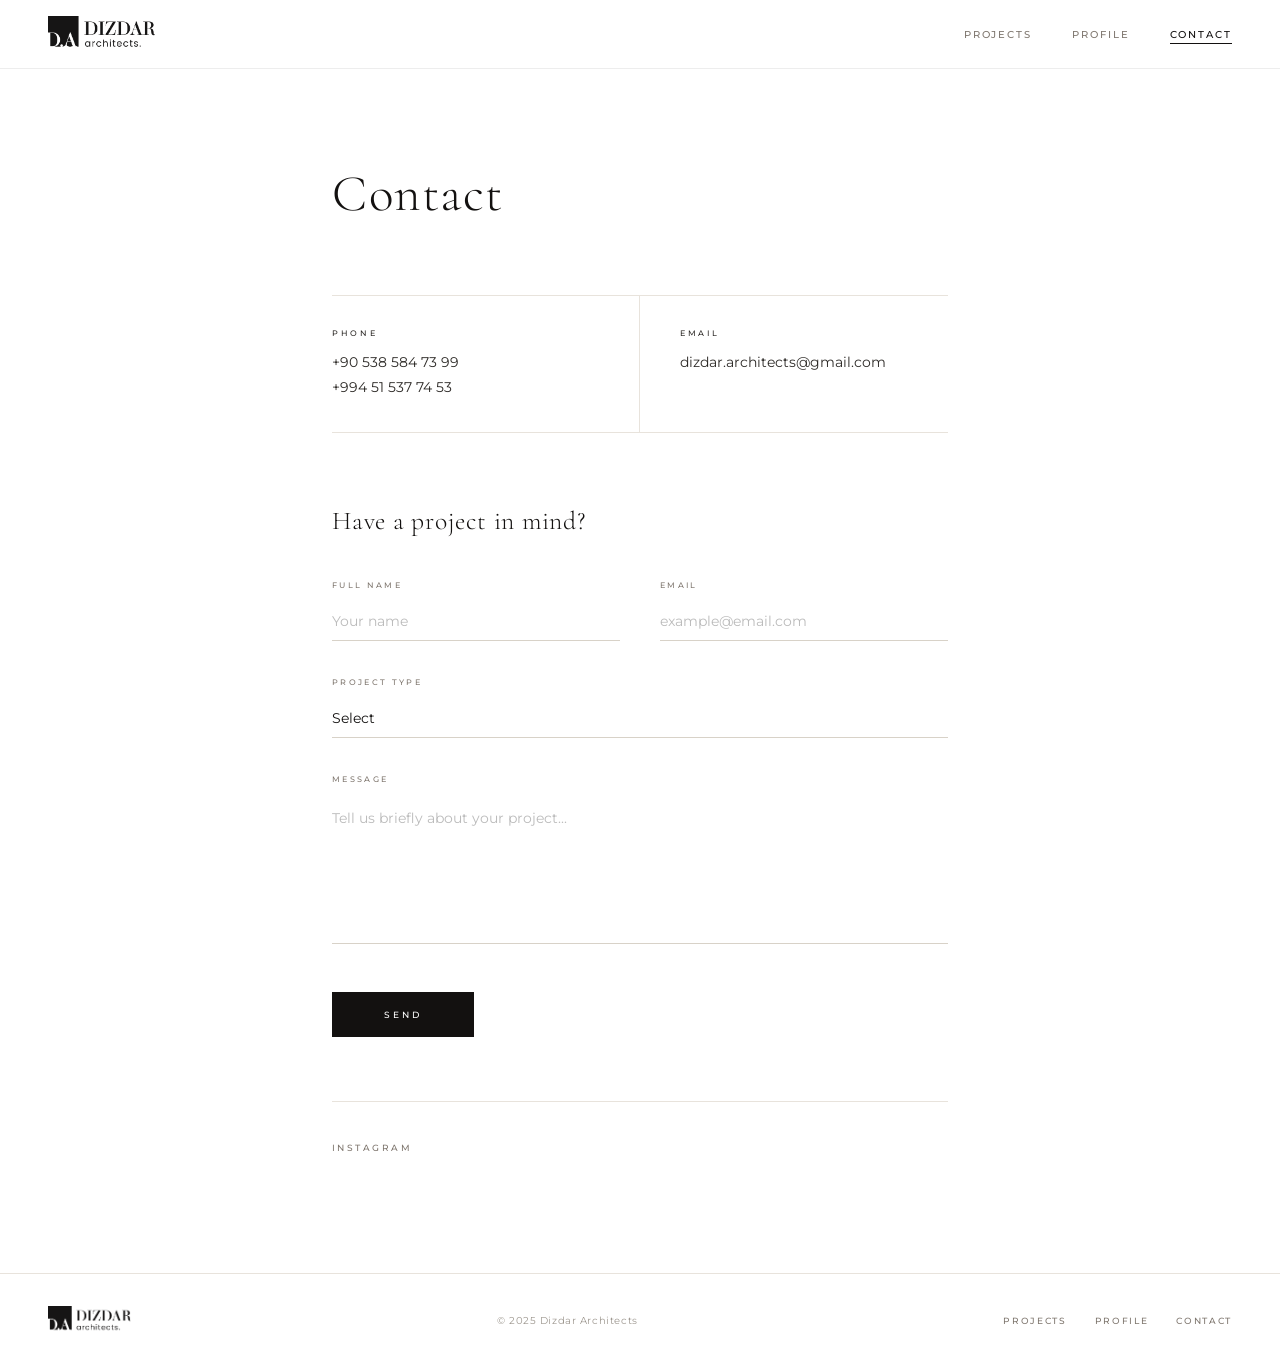
==== commit 7dd67cfa: "Update site pages and SEO files" ====
--- a/iletisim.html
+++ b/iletisim.html
@@ -1,9 +1,9 @@
 ﻿<!DOCTYPE html>
-<html lang="tr">
+<html lang="en">
 <head>
   <meta charset="UTF-8" />
   <meta name="viewport" content="width=device-width, initial-scale=1.0" />
-  <title>İletişim — Dizdar Architects</title>
+  <title>Contact — Dizdar Architects</title>
   <link rel="stylesheet" href="css/style.css" />
   <link rel="preconnect" href="https://fonts.googleapis.com" />
   <link rel="preconnect" href="https://fonts.gstatic.com" crossorigin />
@@ -16,11 +16,11 @@
       <a href="index.html" class="logo"><img src="images/logo-black.png" alt="Dizdar Architects" /></a>
       <div style="display:flex;align-items:center;gap:36px;">
         <nav id="nav">
-          <a href="projeler.html">Projeler</a>
-          <a href="profil.html">Profil</a>
-          <a href="iletisim.html" class="active">İletişim</a>
+          <a href="projeler.html">Projects</a>
+          <a href="profil.html">Profile</a>
+          <a href="iletisim.html" class="active">Contact</a>
         </nav>
-        <button class="burger" id="burger" aria-label="Menü"><span></span><span></span><span></span></button>
+        <button class="burger" id="burger" aria-label="Menu"><span></span><span></span><span></span></button>
       </div>
     </div>
   </header>
@@ -28,9 +28,9 @@
   <div class="mobile-menu" id="mobileMenu">
     <button class="mobile-close" id="mobileClose">&#10005;</button>
     <nav>
-      <a href="projeler.html" class="mobile-link">Projeler</a>
-      <a href="profil.html"   class="mobile-link">Profil</a>
-      <a href="iletisim.html" class="mobile-link">İletişim</a>
+      <a href="projeler.html" class="mobile-link">Projects</a>
+      <a href="profil.html"   class="mobile-link">Profile</a>
+      <a href="iletisim.html" class="mobile-link">Contact</a>
     </nav>
   </div>
 
@@ -39,52 +39,52 @@
     <!-- Bilgiler + form -->
     <div class="contact-info-side fade-in">
 
-      <h1>İletişim</h1>
+      <h1>Contact</h1>
       <div class="contact-divider"></div>
 
       <div class="contact-block">
         <div class="contact-block-item">
-          <label>Telefon</label>
+          <label>Phone</label>
           <a href="tel:+905385847399">+90 538 584 73 99</a><br>
           <a href="tel:+994515377453">+994 51 537 74 53</a>
         </div>
         <div class="contact-block-item">
-          <label>E-posta</label>
+          <label>Email</label>
           <a href="mailto:dizdar.architects@gmail.com">dizdar.architects@gmail.com</a>
         </div>
       </div>
 
       <!-- İletişim formu -->
       <div class="contact-form-wrap">
-        <h2>Bir projeniz mi var?</h2>
+        <h2>Have a project in mind?</h2>
         <form id="contactForm">
           <div class="form-grid">
             <div class="form-row">
-              <label for="name">Ad Soyad</label>
-              <input type="text" id="name" name="name" placeholder="Adınız" required />
+              <label for="name">Full Name</label>
+              <input type="text" id="name" name="name" placeholder="Your name" required />
             </div>
             <div class="form-row">
-              <label for="email">E-posta</label>
-              <input type="email" id="email" name="email" placeholder="ornek@email.com" required />
+              <label for="email">Email</label>
+              <input type="email" id="email" name="email" placeholder="example@email.com" required />
             </div>
             <div class="form-row full">
-              <label for="subject">Proje Türü</label>
+              <label for="subject">Project Type</label>
               <select id="subject" name="subject">
-                <option value="">Seçin</option>
-                <option>Konut</option>
-                <option>Ticari</option>
-                <option>İç Mekan</option>
-                <option>Diğer</option>
+                <option value="">Select</option>
+                <option>Residential</option>
+                <option>Commercial</option>
+                <option>Interior</option>
+                <option>Other</option>
               </select>
             </div>
             <div class="form-row full">
-              <label for="message">Mesaj</label>
-              <textarea id="message" name="message" rows="5" placeholder="Projenizi kısaca anlatın..."></textarea>
+              <label for="message">Message</label>
+              <textarea id="message" name="message" rows="5" placeholder="Tell us briefly about your project..."></textarea>
             </div>
             <div class="form-actions">
-              <button type="submit" class="btn-send">Gönder</button>
+              <button type="submit" class="btn-send">Send</button>
               <div class="form-success" id="formSuccess">
-                Mesajınız alındı — en kısa sürede dönüş yapacağız.
+                Your message has been received — we will get back to you shortly.
               </div>
             </div>
           </div>
@@ -103,9 +103,9 @@
       <a href="index.html" class="logo"><img src="images/logo-black.png" alt="Dizdar Architects" /></a>
       <p>© 2025 Dizdar Architects</p>
       <div class="footer-nav">
-        <a href="projeler.html">Projeler</a>
-        <a href="profil.html">Profil</a>
-        <a href="iletisim.html">İletişim</a>
+        <a href="projeler.html">Projects</a>
+        <a href="profil.html">Profile</a>
+        <a href="iletisim.html">Contact</a>
       </div>
     </div>
   </footer>
--- a/css/style.css
+++ b/css/style.css
@@ -747,6 +747,8 @@
 /* ===========================
    RESPONSIVE
 =========================== */
+
+/* ── Tablet ── */
 @media (max-width: 1100px) {
   .projects-grid-jh { grid-template-columns: repeat(2, 1fr); }
   .services-list { grid-template-columns: 1fr; }
@@ -759,36 +761,82 @@
 
 @media (max-width: 900px) {
   .header-inner { padding: 0 28px; }
-  .projects-page { padding: 48px 28px 80px; }
-  .profile-content { padding: 60px 28px 80px; }
-  .contact-info-side { padding: 56px 28px 72px; }
-  .project-detail-header { padding: 32px 28px; flex-direction: column; gap: 16px; }
-  .project-gallery { padding: 8px 28px 64px; }
+  .projects-page { padding: 40px 28px 80px; }
+  .profile-content { padding: 56px 28px 80px; }
+  .contact-page { padding: 60px 0 80px; }
+  .contact-info-side { padding: 0 28px; }
+  .project-detail-header { padding: 28px 28px; flex-direction: column; gap: 12px; }
+  .project-gallery { padding: 8px 28px 56px; }
   .project-nav { padding: 24px 28px; }
   footer { padding: 28px; }
 }
 
+/* ── Mobil ── */
 @media (max-width: 768px) {
+  :root { --nav-h: 60px; }
+
+  /* Header */
   #nav { display: none; }
   .burger { display: flex; }
-  .projects-grid-jh { grid-template-columns: 1fr; gap: 36px; }
-  .project-gallery { grid-template-columns: 1fr; }
+  .header-inner { padding: 0 20px; }
+
+  /* Logo boyutu */
+  .logo img { height: 30px; }
+
+  /* Projeler grid — tek sütun */
+  .projects-grid-jh {
+    grid-template-columns: 1fr 1fr;
+    gap: 24px 16px;
+  }
+  .projects-page { padding: 32px 20px 64px; }
+
+  /* Proje kartı yazıları daha küçük */
+  .proj-card-title { font-size: 0.55rem; letter-spacing: 0.16em; margin-top: 10px; }
+  .proj-card-sub   { font-size: 0.52rem; margin-top: 3px; }
+
+  /* Proje detay */
+  .project-detail-hero { aspect-ratio: 4/3; }
+  .project-detail-header { padding: 24px 20px; flex-direction: column; gap: 10px; }
+  .project-detail-header h1 { font-size: 1.6rem; }
+  .project-gallery { grid-template-columns: 1fr; padding: 8px 20px 48px; gap: 6px; }
   .project-gallery .g-img.full { grid-column: span 1; }
-  .profile-hero-img { aspect-ratio: 4/3; }
+  .project-nav { padding: 20px; flex-direction: column; gap: 16px; align-items: flex-start; }
+
+  /* Profil */
+  .profile-content { padding: 40px 20px 60px; }
+  .profile-content h1 { font-size: 2.2rem; margin-bottom: 28px; }
+  .profile-lead { font-size: 1.05rem; padding-left: 16px; }
   .profile-stats { flex-direction: column; }
-  .profile-stats div { border-right: none; border-bottom: 1px solid var(--dark-border); padding: 28px 0; }
-  .hero-text { left: 28px; bottom: 84px; }
-  .hero-cta { left: 28px; }
-  .slide-counter { right: 28px; }
-}
-
-@media (max-width: 480px) {
-  .header-inner { padding: 0 20px; }
-  .projects-page { padding: 36px 20px 64px; }
-  .profile-content { padding: 40px 20px 64px; }
-  .contact-info-side { padding: 40px 20px 64px; }
-  footer { padding: 20px; }
-  .footer-inner { flex-direction: column; text-align: center; }
-  .footer-nav { justify-content: center; flex-wrap: wrap; }
-  .mobile-close { right: 20px; }
-}
+  .profile-stats div { border-right: none; border-bottom: 1px solid var(--light); padding: 24px 0; }
+  .profile-stats strong { font-size: 2.8rem; }
+  .services-list { grid-template-columns: 1fr; }
+
+  /* İletişim */
+  .contact-page { padding: 48px 0 64px; }
+  .contact-info-side { padding: 0 20px; }
+  .contact-info-side h1 { font-size: 2.2rem; }
+  .contact-block { grid-template-columns: 1fr; }
+  .contact-block-item:nth-child(odd) { border-right: none; padding-right: 0; }
+  .contact-block-item:nth-child(even) { padding-left: 0; }
+  .contact-block-item { padding: 24px 0; }
+  .form-grid { grid-template-columns: 1fr; }
+  .form-row.full { grid-column: 1; }
+  .btn-send { width: 100%; text-align: center; padding: 16px; }
+
+  /* Footer */
+  footer { padding: 24px 20px; }
+  .footer-inner { flex-direction: column; gap: 16px; text-align: center; }
+  .footer-nav { justify-content: center; flex-wrap: wrap; gap: 20px; }
+
+  /* Mobile menü */
+  .mobile-close { right: 24px; top: 20px; }
+  .mobile-link { font-size: 2.4rem; }
+}
+
+/* ── Küçük telefon ── */
+@media (max-width: 420px) {
+  .projects-grid-jh { grid-template-columns: 1fr; gap: 28px; }
+  .proj-card-title { font-size: 0.58rem; letter-spacing: 0.18em; }
+  .contact-block-item a { font-size: 0.82rem; }
+  .profile-content h1 { font-size: 1.9rem; }
+}
